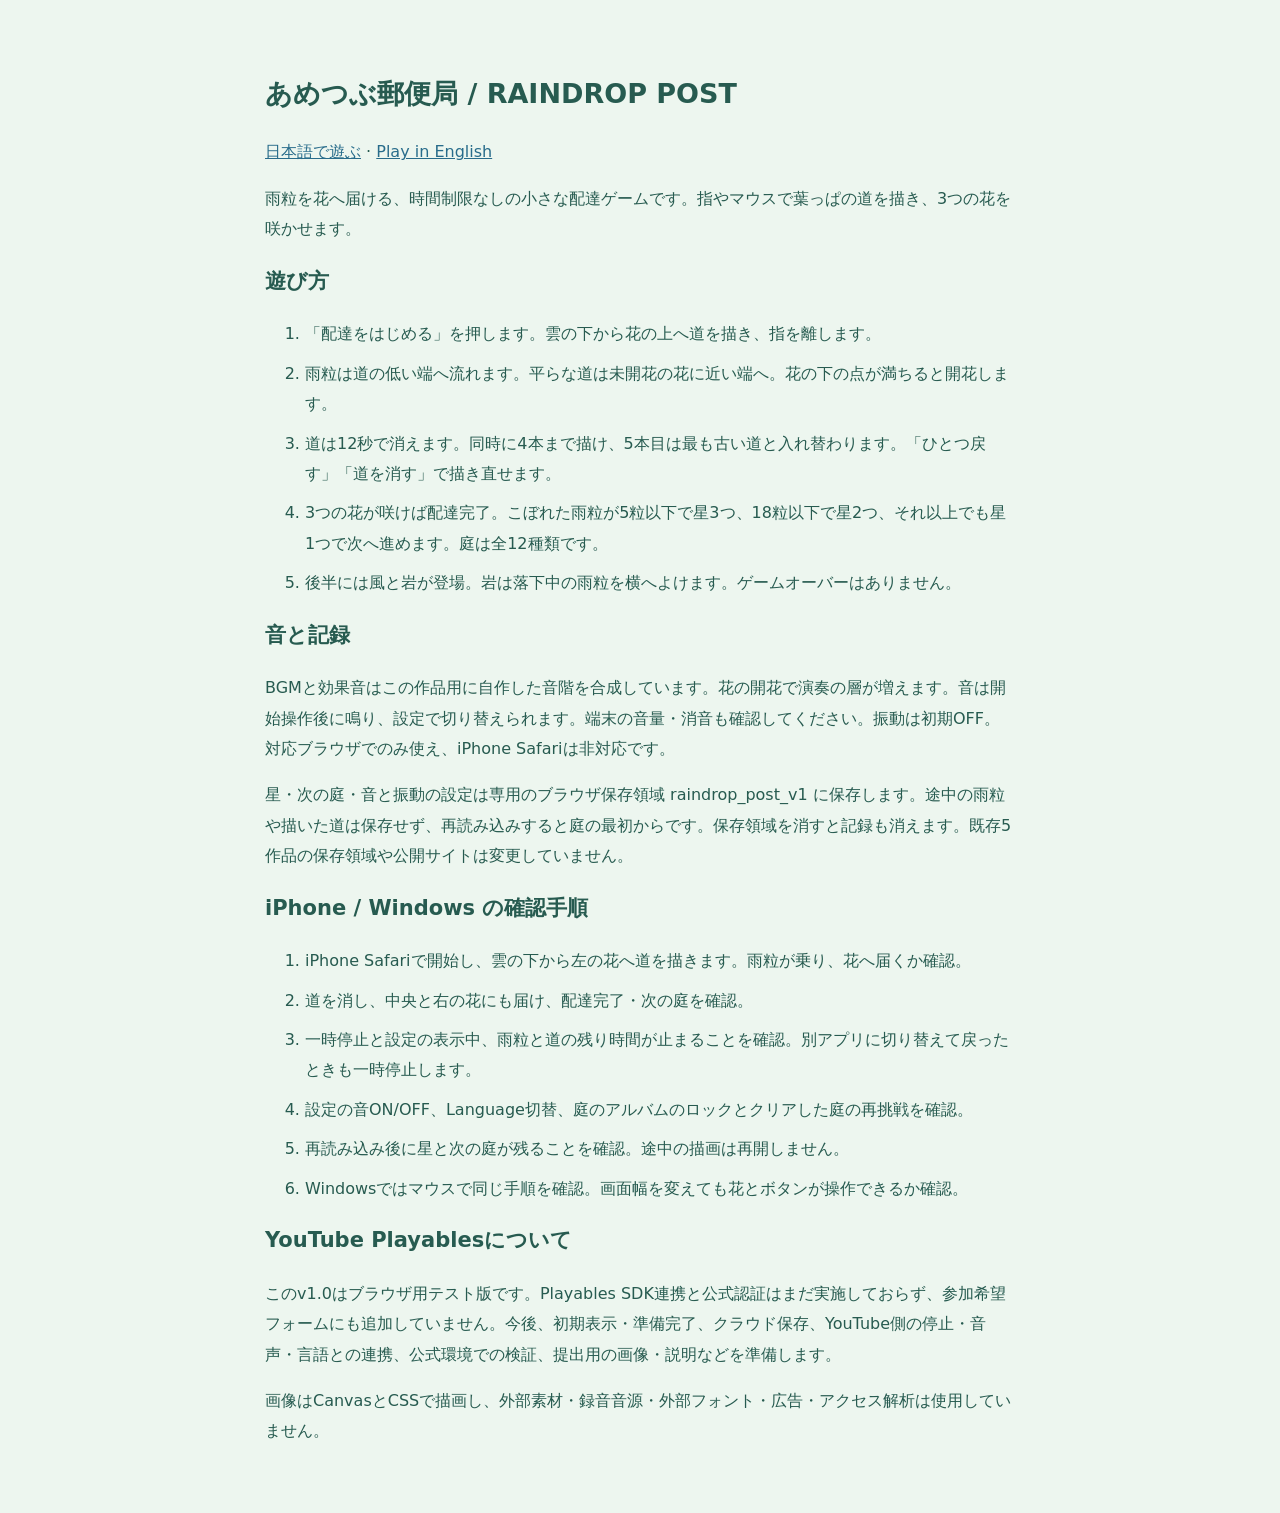
==== GUIDE.html @ ae535577 "Create RAINDROP POST with twelve gardens, drawn paths and original music" ====
<!doctype html><html lang="ja"><meta charset="utf-8"><meta name="viewport" content="width=device-width,initial-scale=1"><title>あめつぶ郵便局 · 遊び方と確認手順</title><style>body{max-width:750px;margin:30px auto;padding:20px;background:#edf6ef;color:#275b50;font:16px/1.9 system-ui}a{color:#286c8b}h1{font-size:27px}h2{font-size:21px}li{margin-bottom:9px}</style><h1>あめつぶ郵便局 / RAINDROP POST</h1><p><a href="./?lang=ja">日本語で遊ぶ</a> · <a href="./?lang=en">Play in English</a></p><p>雨粒を花へ届ける、時間制限なしの小さな配達ゲームです。指やマウスで葉っぱの道を描き、3つの花を咲かせます。</p><h2>遊び方</h2><ol><li>「配達をはじめる」を押します。雲の下から花の上へ道を描き、指を離します。</li><li>雨粒は道の低い端へ流れます。平らな道は未開花の花に近い端へ。花の下の点が満ちると開花します。</li><li>道は12秒で消えます。同時に4本まで描け、5本目は最も古い道と入れ替わります。「ひとつ戻す」「道を消す」で描き直せます。</li><li>3つの花が咲けば配達完了。こぼれた雨粒が5粒以下で星3つ、18粒以下で星2つ、それ以上でも星1つで次へ進めます。庭は全12種類です。</li><li>後半には風と岩が登場。岩は落下中の雨粒を横へよけます。ゲームオーバーはありません。</li></ol><h2>音と記録</h2><p>BGMと効果音はこの作品用に自作した音階を合成しています。花の開花で演奏の層が増えます。音は開始操作後に鳴り、設定で切り替えられます。端末の音量・消音も確認してください。振動は初期OFF。対応ブラウザでのみ使え、iPhone Safariは非対応です。</p><p>星・次の庭・音と振動の設定は専用のブラウザ保存領域 raindrop_post_v1 に保存します。途中の雨粒や描いた道は保存せず、再読み込みすると庭の最初からです。保存領域を消すと記録も消えます。既存5作品の保存領域や公開サイトは変更していません。</p><h2>iPhone / Windows の確認手順</h2><ol><li>iPhone Safariで開始し、雲の下から左の花へ道を描きます。雨粒が乗り、花へ届くか確認。</li><li>道を消し、中央と右の花にも届け、配達完了・次の庭を確認。</li><li>一時停止と設定の表示中、雨粒と道の残り時間が止まることを確認。別アプリに切り替えて戻ったときも一時停止します。</li><li>設定の音ON/OFF、Language切替、庭のアルバムのロックとクリアした庭の再挑戦を確認。</li><li>再読み込み後に星と次の庭が残ることを確認。途中の描画は再開しません。</li><li>Windowsではマウスで同じ手順を確認。画面幅を変えても花とボタンが操作できるか確認。</li></ol><h2>YouTube Playablesについて</h2><p>このv1.0はブラウザ用テスト版です。Playables SDK連携と公式認証はまだ実施しておらず、参加希望フォームにも追加していません。今後、初期表示・準備完了、クラウド保存、YouTube側の停止・音声・言語との連携、公式環境での検証、提出用の画像・説明などを準備します。</p><p>画像はCanvasとCSSで描画し、外部素材・録音音源・外部フォント・広告・アクセス解析は使用していません。</p></html>
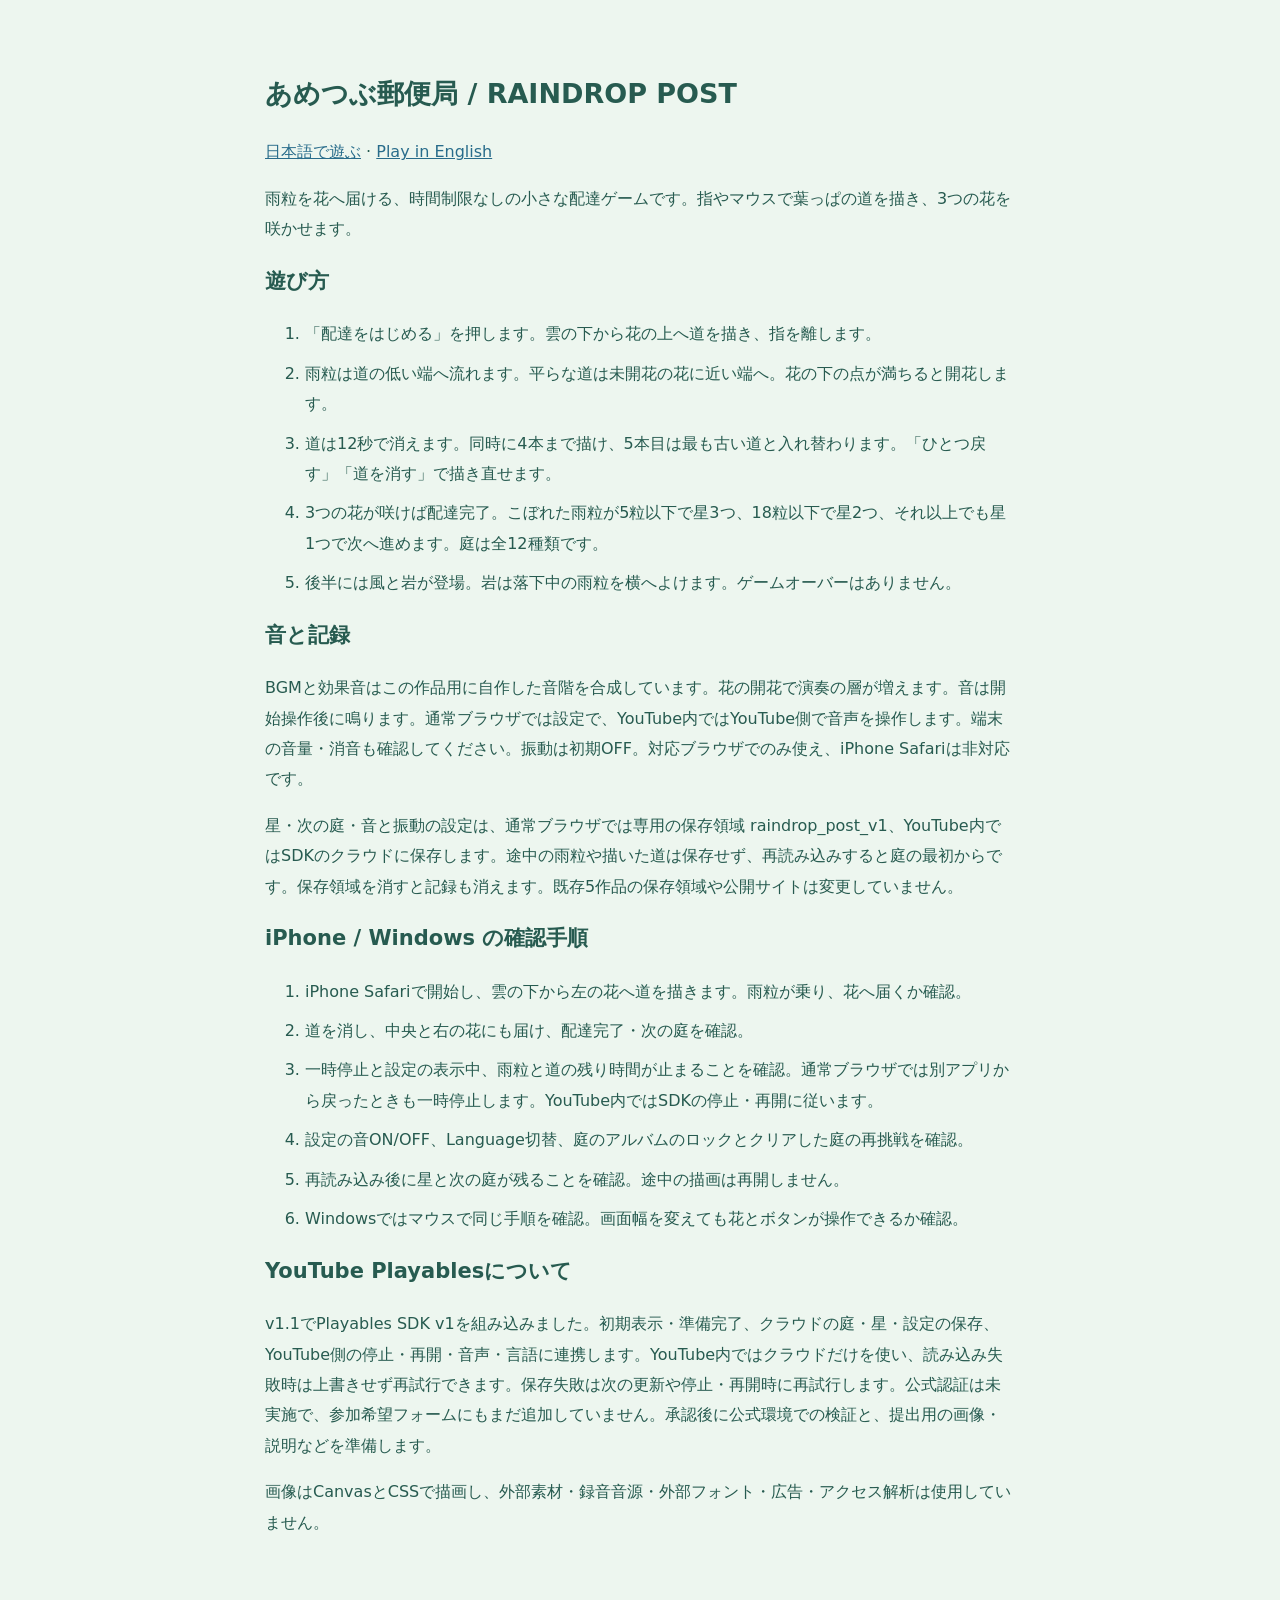
==== commit 5c067350: "Integrate Playables readiness, cloud records, pause, audio and language" ====
--- a/GUIDE.html
+++ b/GUIDE.html
@@ -1 +1 @@
-<!doctype html><html lang="ja"><meta charset="utf-8"><meta name="viewport" content="width=device-width,initial-scale=1"><title>あめつぶ郵便局 · 遊び方と確認手順</title><style>body{max-width:750px;margin:30px auto;padding:20px;background:#edf6ef;color:#275b50;font:16px/1.9 system-ui}a{color:#286c8b}h1{font-size:27px}h2{font-size:21px}li{margin-bottom:9px}</style><h1>あめつぶ郵便局 / RAINDROP POST</h1><p><a href="./?lang=ja">日本語で遊ぶ</a> · <a href="./?lang=en">Play in English</a></p><p>雨粒を花へ届ける、時間制限なしの小さな配達ゲームです。指やマウスで葉っぱの道を描き、3つの花を咲かせます。</p><h2>遊び方</h2><ol><li>「配達をはじめる」を押します。雲の下から花の上へ道を描き、指を離します。</li><li>雨粒は道の低い端へ流れます。平らな道は未開花の花に近い端へ。花の下の点が満ちると開花します。</li><li>道は12秒で消えます。同時に4本まで描け、5本目は最も古い道と入れ替わります。「ひとつ戻す」「道を消す」で描き直せます。</li><li>3つの花が咲けば配達完了。こぼれた雨粒が5粒以下で星3つ、18粒以下で星2つ、それ以上でも星1つで次へ進めます。庭は全12種類です。</li><li>後半には風と岩が登場。岩は落下中の雨粒を横へよけます。ゲームオーバーはありません。</li></ol><h2>音と記録</h2><p>BGMと効果音はこの作品用に自作した音階を合成しています。花の開花で演奏の層が増えます。音は開始操作後に鳴り、設定で切り替えられます。端末の音量・消音も確認してください。振動は初期OFF。対応ブラウザでのみ使え、iPhone Safariは非対応です。</p><p>星・次の庭・音と振動の設定は専用のブラウザ保存領域 raindrop_post_v1 に保存します。途中の雨粒や描いた道は保存せず、再読み込みすると庭の最初からです。保存領域を消すと記録も消えます。既存5作品の保存領域や公開サイトは変更していません。</p><h2>iPhone / Windows の確認手順</h2><ol><li>iPhone Safariで開始し、雲の下から左の花へ道を描きます。雨粒が乗り、花へ届くか確認。</li><li>道を消し、中央と右の花にも届け、配達完了・次の庭を確認。</li><li>一時停止と設定の表示中、雨粒と道の残り時間が止まることを確認。別アプリに切り替えて戻ったときも一時停止します。</li><li>設定の音ON/OFF、Language切替、庭のアルバムのロックとクリアした庭の再挑戦を確認。</li><li>再読み込み後に星と次の庭が残ることを確認。途中の描画は再開しません。</li><li>Windowsではマウスで同じ手順を確認。画面幅を変えても花とボタンが操作できるか確認。</li></ol><h2>YouTube Playablesについて</h2><p>このv1.0はブラウザ用テスト版です。Playables SDK連携と公式認証はまだ実施しておらず、参加希望フォームにも追加していません。今後、初期表示・準備完了、クラウド保存、YouTube側の停止・音声・言語との連携、公式環境での検証、提出用の画像・説明などを準備します。</p><p>画像はCanvasとCSSで描画し、外部素材・録音音源・外部フォント・広告・アクセス解析は使用していません。</p></html>
+<!doctype html><html lang="ja"><meta charset="utf-8"><meta name="viewport" content="width=device-width,initial-scale=1"><title>あめつぶ郵便局 · 遊び方と確認手順</title><style>body{max-width:750px;margin:30px auto;padding:20px;background:#edf6ef;color:#275b50;font:16px/1.9 system-ui}a{color:#286c8b}h1{font-size:27px}h2{font-size:21px}li{margin-bottom:9px}</style><h1>あめつぶ郵便局 / RAINDROP POST</h1><p><a href="./?lang=ja">日本語で遊ぶ</a> · <a href="./?lang=en">Play in English</a></p><p>雨粒を花へ届ける、時間制限なしの小さな配達ゲームです。指やマウスで葉っぱの道を描き、3つの花を咲かせます。</p><h2>遊び方</h2><ol><li>「配達をはじめる」を押します。雲の下から花の上へ道を描き、指を離します。</li><li>雨粒は道の低い端へ流れます。平らな道は未開花の花に近い端へ。花の下の点が満ちると開花します。</li><li>道は12秒で消えます。同時に4本まで描け、5本目は最も古い道と入れ替わります。「ひとつ戻す」「道を消す」で描き直せます。</li><li>3つの花が咲けば配達完了。こぼれた雨粒が5粒以下で星3つ、18粒以下で星2つ、それ以上でも星1つで次へ進めます。庭は全12種類です。</li><li>後半には風と岩が登場。岩は落下中の雨粒を横へよけます。ゲームオーバーはありません。</li></ol><h2>音と記録</h2><p>BGMと効果音はこの作品用に自作した音階を合成しています。花の開花で演奏の層が増えます。音は開始操作後に鳴ります。通常ブラウザでは設定で、YouTube内ではYouTube側で音声を操作します。端末の音量・消音も確認してください。振動は初期OFF。対応ブラウザでのみ使え、iPhone Safariは非対応です。</p><p>星・次の庭・音と振動の設定は、通常ブラウザでは専用の保存領域 raindrop_post_v1、YouTube内ではSDKのクラウドに保存します。途中の雨粒や描いた道は保存せず、再読み込みすると庭の最初からです。保存領域を消すと記録も消えます。既存5作品の保存領域や公開サイトは変更していません。</p><h2>iPhone / Windows の確認手順</h2><ol><li>iPhone Safariで開始し、雲の下から左の花へ道を描きます。雨粒が乗り、花へ届くか確認。</li><li>道を消し、中央と右の花にも届け、配達完了・次の庭を確認。</li><li>一時停止と設定の表示中、雨粒と道の残り時間が止まることを確認。通常ブラウザでは別アプリから戻ったときも一時停止します。YouTube内ではSDKの停止・再開に従います。</li><li>設定の音ON/OFF、Language切替、庭のアルバムのロックとクリアした庭の再挑戦を確認。</li><li>再読み込み後に星と次の庭が残ることを確認。途中の描画は再開しません。</li><li>Windowsではマウスで同じ手順を確認。画面幅を変えても花とボタンが操作できるか確認。</li></ol><h2>YouTube Playablesについて</h2><p>v1.1でPlayables SDK v1を組み込みました。初期表示・準備完了、クラウドの庭・星・設定の保存、YouTube側の停止・再開・音声・言語に連携します。YouTube内ではクラウドだけを使い、読み込み失敗時は上書きせず再試行できます。保存失敗は次の更新や停止・再開時に再試行します。公式認証は未実施で、参加希望フォームにもまだ追加していません。承認後に公式環境での検証と、提出用の画像・説明などを準備します。</p><p>画像はCanvasとCSSで描画し、外部素材・録音音源・外部フォント・広告・アクセス解析は使用していません。</p></html>
